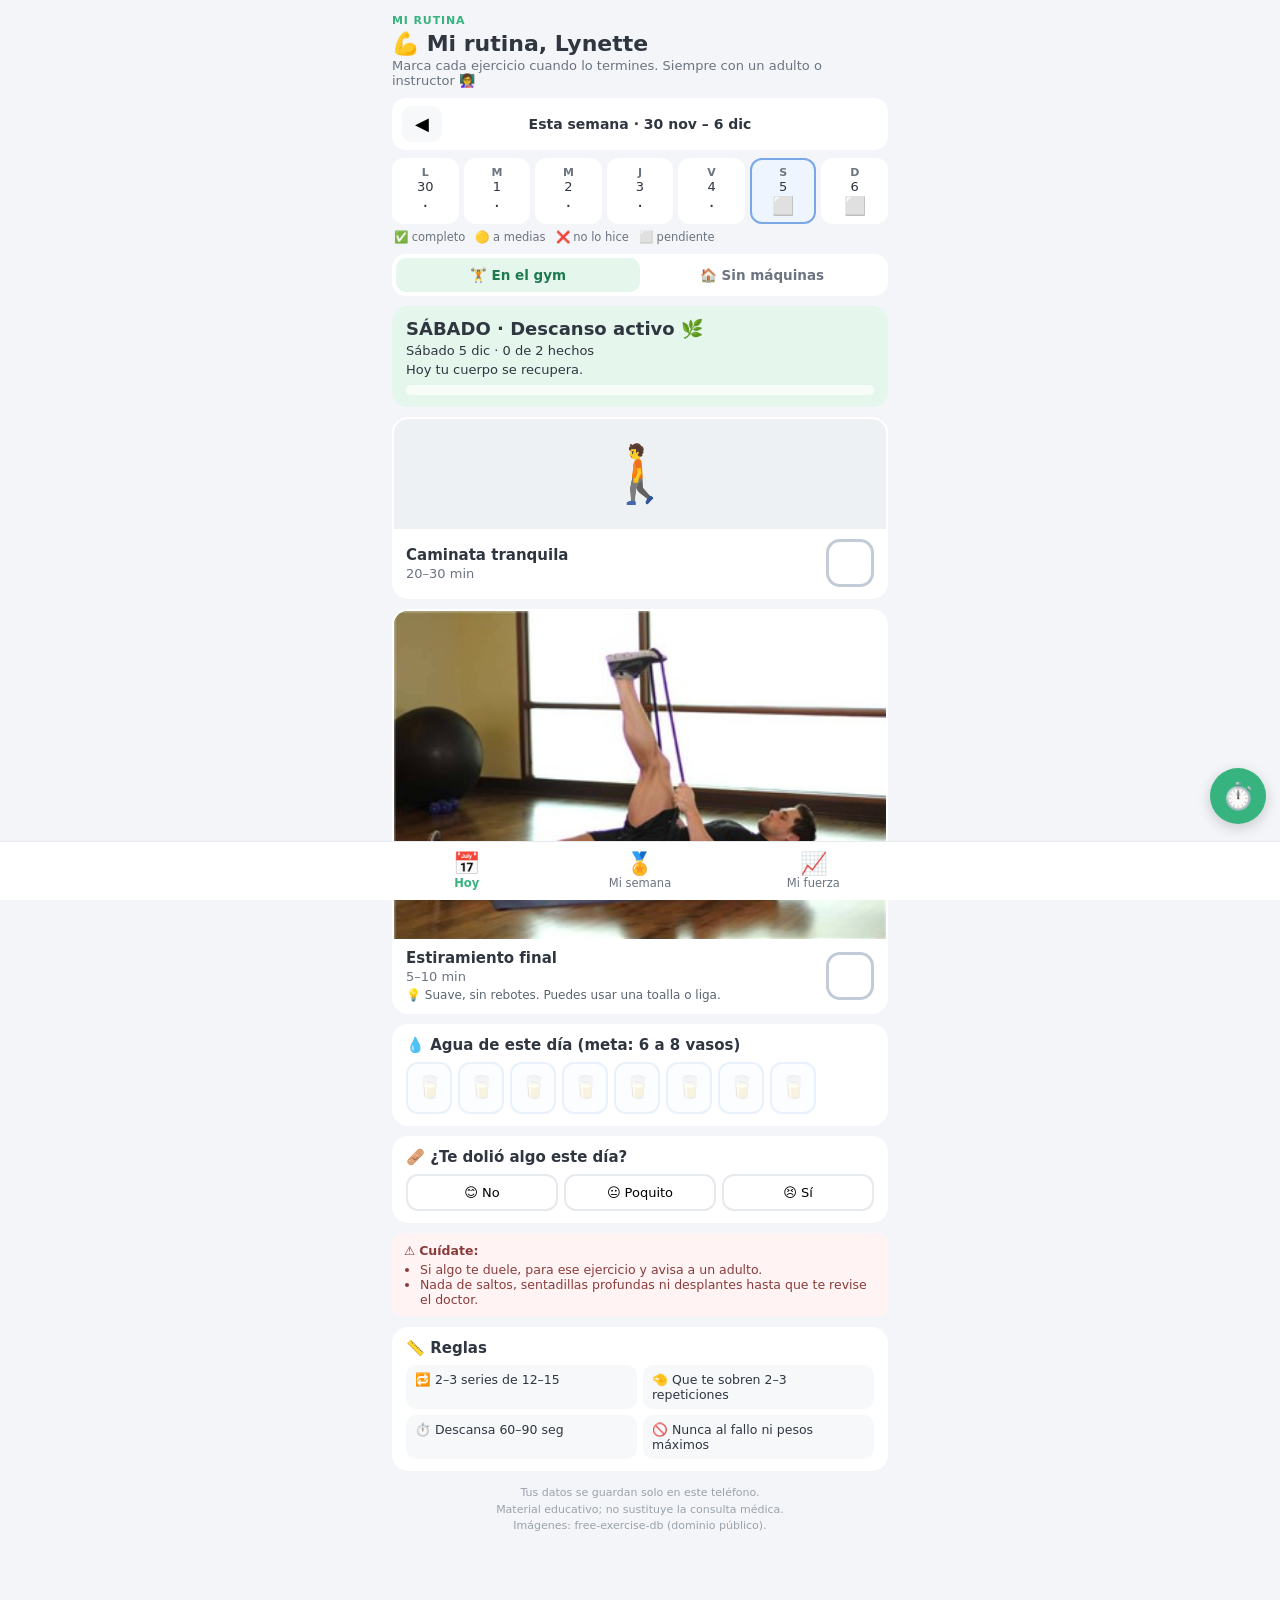
==== c/lynette-k7q2xm/index.html @ 86f13df0 "Plantilla Mi Rutina + cliente Lynette" ====
<!DOCTYPE html>
<html lang="es">
<head>
<meta charset="utf-8">
<meta name="viewport" content="width=device-width, initial-scale=1, viewport-fit=cover">
<meta name="robots" content="noindex, nofollow">
<meta name="apple-mobile-web-app-capable" content="yes">
<meta name="mobile-web-app-capable" content="yes">
<meta name="theme-color" content="#36b37e">
<title>Mi rutina</title>
<link rel="stylesheet" href="../../app/app.css?v=1">
</head>
<body>
<div id="app"></div>
<script src="config.js?v=1"></script>
<script src="../../app/ejercicios.js?v=1"></script>
<script src="../../app/app.js?v=1"></script>
</body>
</html>
---- app/app.css ----
:root { --ink:#2f3640; --muted:#6b7480; --line:#e6e9ee; --brand:#36b37e; --soft:#f6f8fa; }
* { box-sizing: border-box; -webkit-tap-highlight-color: transparent; }
body { margin:0; font-family:"Segoe UI", system-ui, -apple-system, Roboto, Arial, sans-serif; color:var(--ink); background:#f3f5f8; }
.wrap { max-width:520px; margin:0 auto; padding:14px 12px 96px; }
header h1 { font-size:22px; margin:4px 0 2px; }
header p { margin:0 0 10px; color:var(--muted); font-size:13px; }
.brand { font-size:11px; font-weight:800; letter-spacing:.08em; text-transform:uppercase; color:var(--brand); }

.weeknav { display:flex; align-items:center; justify-content:space-between; background:#fff; border-radius:14px; padding:8px 10px; margin-bottom:8px; }
.weeknav button { border:none; background:var(--soft); border-radius:10px; font-size:18px; width:40px; height:36px; }
.weeknav span { font-weight:600; font-size:14px; text-align:center; }
.cal { display:grid; grid-template-columns:repeat(7,1fr); gap:5px; margin-bottom:10px; }
.cal button { border:2px solid transparent; background:#fff; border-radius:12px; padding:6px 0 5px; font:inherit; color:inherit; }
.cal button.sel { border-color:#7aa7e6; background:#eef5ff; }
.cal .d { font-size:11px; font-weight:700; color:var(--muted); display:block; }
.cal .n { font-size:13px; display:block; }
.cal .s { font-size:18px; display:block; line-height:1.3; }
.legend { display:flex; flex-wrap:wrap; gap:10px; font-size:11.5px; color:var(--muted); margin:-4px 2px 10px; }

.seg { display:flex; background:#fff; border-radius:14px; padding:4px; margin-bottom:10px; }
.seg button { flex:1; border:none; background:none; padding:9px 4px; border-radius:10px; font:inherit; font-size:13.5px; font-weight:600; color:var(--muted); }
.seg button.on { background:#e5f6ec; color:#1f7a50; }

.dayhead { border-radius:16px; padding:12px 14px; margin-bottom:10px; }
.dayhead h2 { margin:0; font-size:18px; }
.dayhead p { margin:4px 0 0; font-size:13px; }
.bar { height:10px; background:rgba(255,255,255,.7); border-radius:6px; margin-top:8px; overflow:hidden; }
.bar i { display:block; height:100%; background:var(--brand); transition:width .3s; }

.ex { background:#fff; border-radius:16px; margin-bottom:10px; overflow:hidden; border:2px solid transparent; transition:border-color .2s; }
.ex.done { border-color:#9fdcbc; }
.pic { position:relative; aspect-ratio:3/2; background:#eef1f4; }
.pic.emo { aspect-ratio:auto; height:110px; display:flex; align-items:center; justify-content:center; font-size:56px; }
.sp { position:absolute; inset:0; background-image:url(ejercicios.jpg); background-size:400% 1200%; background-repeat:no-repeat; }
.sp.b { animation:swap 2.4s infinite; }
@keyframes swap { 0%,45% {opacity:0} 50%,95% {opacity:1} 100% {opacity:0} }
.tag { position:absolute; left:8px; top:8px; background:rgba(255,255,255,.92); border-radius:8px; padding:3px 8px; font-size:11.5px; font-weight:700; }
.ex .body { display:flex; align-items:center; gap:12px; padding:10px 12px; }
.ex .txt { flex:1; min-width:0; }
.ex .name { font-weight:700; font-size:15px; }
.ex .dose { color:var(--muted); font-size:13px; margin-top:2px; }
.ex .tip { font-size:12px; color:#5a6470; margin-top:4px; }
.check { flex-shrink:0; width:48px; height:48px; border-radius:14px; border:3px solid #c3ccd6; background:#fff; font-size:26px; line-height:1; color:#fff; }
.ex.done .check { background:var(--brand); border-color:var(--brand); }
.peso { display:flex; align-items:center; gap:8px; padding:0 12px 10px; font-size:12.5px; color:var(--muted); }
.peso input { width:80px; padding:7px 8px; border:2px solid var(--line); border-radius:10px; font:inherit; font-size:14px; }
.peso b { color:var(--ink); }

.panel { background:#fff; border-radius:16px; padding:12px 14px; margin-bottom:10px; }
.panel h3 { margin:0 0 8px; font-size:15px; }
.panel p.hint { font-size:12.5px; margin:0 0 8px; color:var(--muted); }
.water { display:flex; flex-wrap:wrap; gap:6px; }
.water button { width:46px; height:52px; border-radius:12px; border:2px solid #cfe1f5; background:#f7fbff; font-size:22px; opacity:.45; }
.water button.on { opacity:1; background:#dcecfb; border-color:#7aa7e6; }
.pick { display:flex; gap:6px; }
.pick button { flex:1; border:2px solid var(--line); background:#fff; border-radius:12px; padding:9px 2px; font:inherit; font-size:13px; }
.pick button.on { border-color:var(--brand); background:#ecf9f2; font-weight:700; }
.pick.bad button.on[data-v="si"] { border-color:#f0a3a3; background:#fff3f3; }
.warn { background:#fff3f3; color:#8a3b3b; border-radius:12px; padding:10px 12px; font-size:12.5px; margin-bottom:10px; }
.warn ul { margin:4px 0 0 16px; padding:0; }
.rules { display:grid; grid-template-columns:1fr 1fr; gap:6px; font-size:12.5px; }
.rules div { background:var(--soft); border-radius:10px; padding:7px 9px; }

.stats { display:grid; grid-template-columns:repeat(3,1fr); gap:6px; text-align:center; }
.stats div { background:var(--soft); border-radius:12px; padding:8px 4px; font-size:11.5px; color:var(--muted); }
.stats b { display:block; font-size:22px; color:var(--ink); }
.badges { display:grid; grid-template-columns:repeat(3,1fr); gap:6px; }
.badge { text-align:center; border-radius:12px; padding:8px 4px; background:var(--soft); font-size:11px; color:var(--muted); filter:grayscale(1); opacity:.5; }
.badge.got { filter:none; opacity:1; background:#fff6dc; color:var(--ink); font-weight:600; }
.badge span { display:block; font-size:26px; }
.str { display:flex; justify-content:space-between; align-items:center; padding:8px 0; border-bottom:1px dotted var(--line); font-size:13.5px; }
.str:last-child { border-bottom:none; }
.str .up { color:#1f7a50; font-weight:700; }

.btns { display:flex; gap:8px; }
.btns a, .btns button { flex:1; text-align:center; text-decoration:none; border:none; border-radius:12px; padding:12px 6px; font:inherit; font-size:14px; font-weight:700; }
.btns a.wa { background:#25d366; color:#fff; }
.btns button { background:var(--soft); color:var(--ink); }
.msg { font-size:12px; color:#1f7a50; margin-top:6px; min-height:16px; }
textarea { width:100%; height:90px; margin-top:8px; font-size:12px; border-radius:10px; border:1px solid var(--line); padding:8px; }

nav.tabs { position:fixed; left:0; right:0; bottom:0; background:#fff; border-top:1px solid var(--line); display:flex; justify-content:center; padding-bottom:env(safe-area-inset-bottom); z-index:5; }
nav.tabs div { display:flex; width:100%; max-width:520px; }
nav.tabs button { flex:1; border:none; background:none; padding:9px 0 10px; font:inherit; font-size:11.5px; color:var(--muted); }
nav.tabs button span { display:block; font-size:22px; }
nav.tabs button.on { color:var(--brand); font-weight:700; }

.timerbtn { position:fixed; right:14px; bottom:76px; width:56px; height:56px; border-radius:50%; border:none; background:var(--brand); color:#fff; font-size:26px; box-shadow:0 4px 14px rgba(0,0,0,.18); z-index:6; }
.timer { position:fixed; inset:0; background:rgba(30,36,44,.55); display:none; align-items:flex-end; justify-content:center; z-index:9; }
.timer.open { display:flex; }
.timer .sheet { background:#fff; width:100%; max-width:520px; border-radius:20px 20px 0 0; padding:18px 16px 26px; text-align:center; }
.timer .big { font-size:56px; font-weight:800; margin:6px 0 12px; font-variant-numeric:tabular-nums; }
footer { font-size:11px; color:#9aa2ab; text-align:center; margin-top:14px; line-height:1.5; }
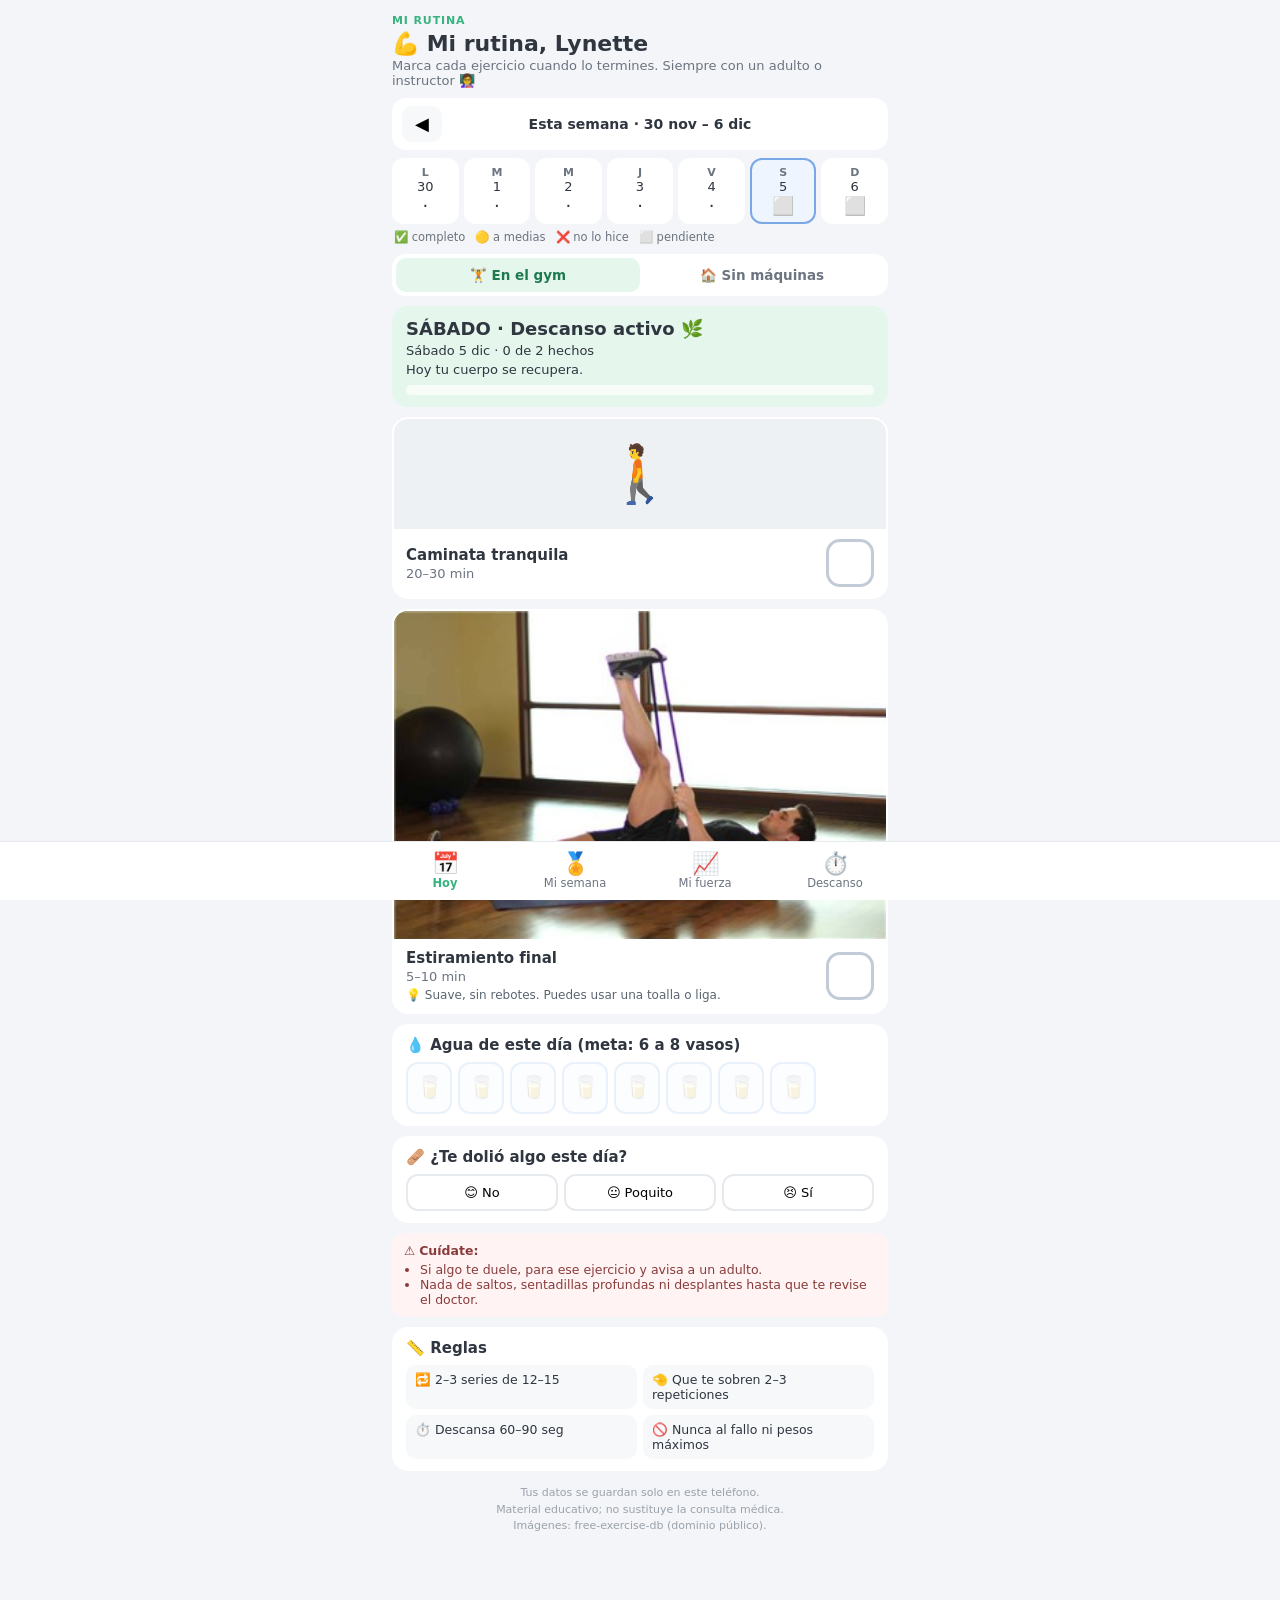
==== commit e42b39f5: "Cronometro de descanso en la barra de abajo" ====
--- a/c/lynette-k7q2xm/index.html
+++ b/c/lynette-k7q2xm/index.html
@@ -8,12 +8,12 @@
 <meta name="mobile-web-app-capable" content="yes">
 <meta name="theme-color" content="#36b37e">
 <title>Mi rutina</title>
-<link rel="stylesheet" href="../../app/app.css?v=1">
+<link rel="stylesheet" href="../../app/app.css?v=2">
 </head>
 <body>
 <div id="app"></div>
-<script src="config.js?v=1"></script>
-<script src="../../app/ejercicios.js?v=1"></script>
-<script src="../../app/app.js?v=1"></script>
+<script src="config.js?v=2"></script>
+<script src="../../app/ejercicios.js?v=2"></script>
+<script src="../../app/app.js?v=2"></script>
 </body>
 </html>
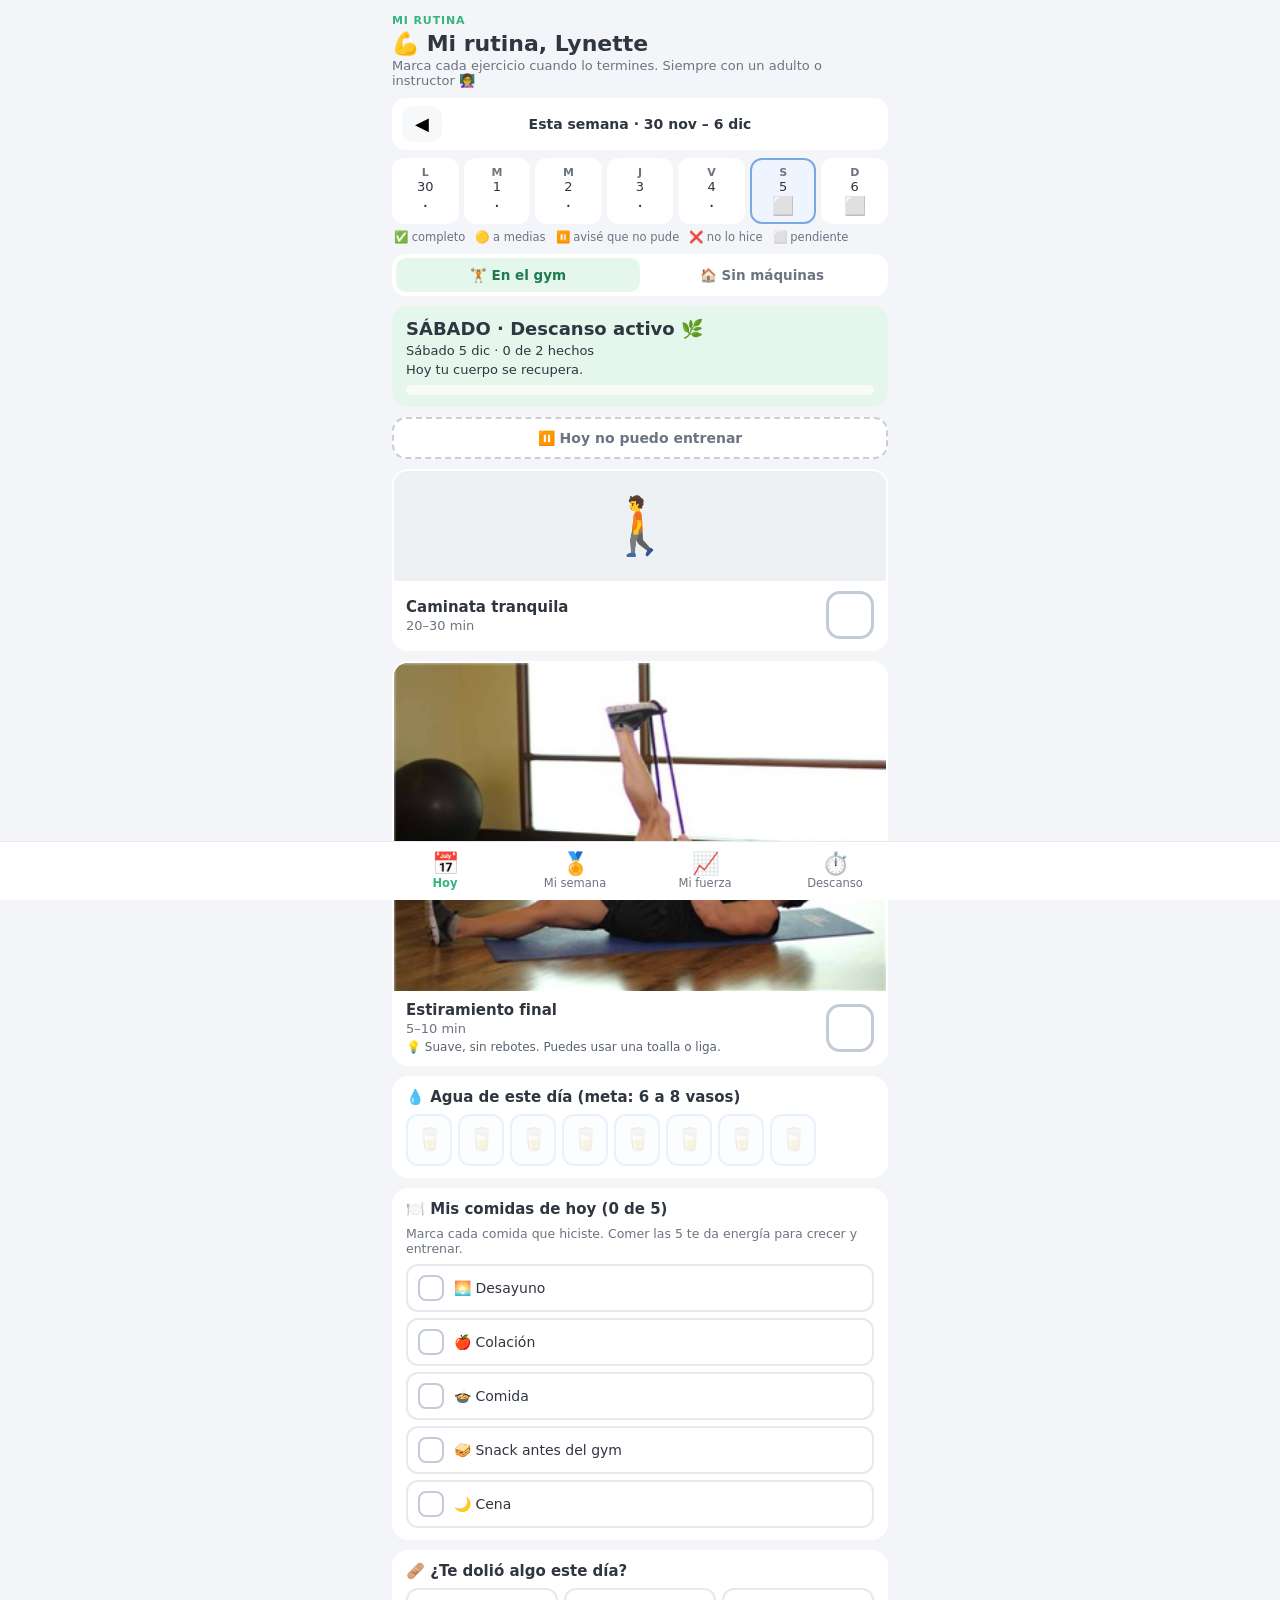
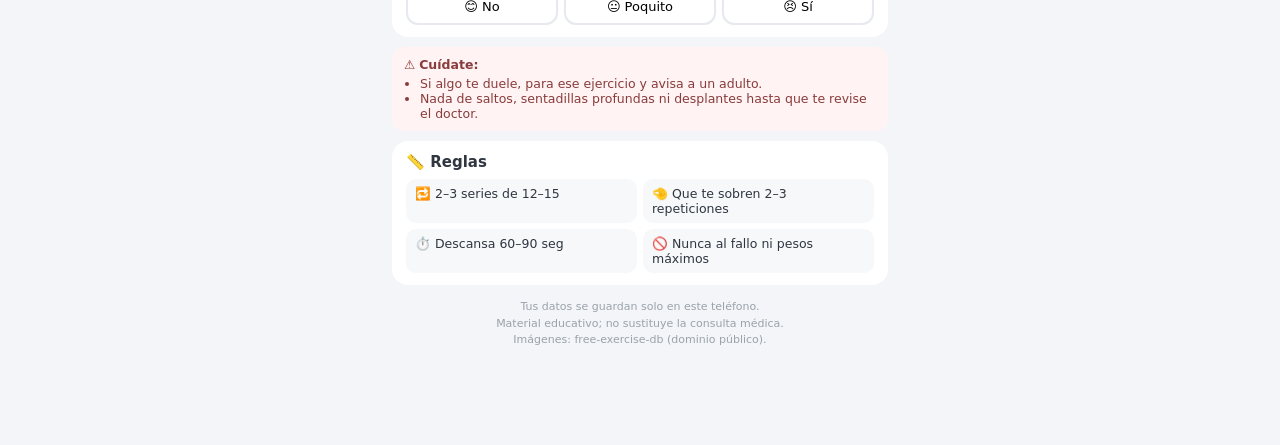
==== commit d656dc40: "Casillas de comidas y boton Hoy no puedo entrenar" ====
--- a/c/lynette-k7q2xm/index.html
+++ b/c/lynette-k7q2xm/index.html
@@ -8,12 +8,12 @@
 <meta name="mobile-web-app-capable" content="yes">
 <meta name="theme-color" content="#36b37e">
 <title>Mi rutina</title>
-<link rel="stylesheet" href="../../app/app.css?v=2">
+<link rel="stylesheet" href="../../app/app.css?v=3">
 </head>
 <body>
 <div id="app"></div>
-<script src="config.js?v=2"></script>
-<script src="../../app/ejercicios.js?v=2"></script>
-<script src="../../app/app.js?v=2"></script>
+<script src="config.js?v=3"></script>
+<script src="../../app/ejercicios.js?v=3"></script>
+<script src="../../app/app.js?v=3"></script>
 </body>
 </html>
--- a/app/app.css
+++ b/app/app.css
@@ -61,7 +61,16 @@
 .rules { display:grid; grid-template-columns:1fr 1fr; gap:6px; font-size:12.5px; }
 .rules div { background:var(--soft); border-radius:10px; padding:7px 9px; }
 
-.stats { display:grid; grid-template-columns:repeat(3,1fr); gap:6px; text-align:center; }
+.meals { display:flex; flex-direction:column; gap:6px; }
+.meals button { display:flex; align-items:center; gap:10px; border:2px solid var(--line); background:#fff; border-radius:12px; padding:9px 10px; font:inherit; font-size:14px; text-align:left; color:inherit; }
+.meals button.on { border-color:#9fdcbc; background:#ecf9f2; }
+.meals .mc { width:26px; height:26px; border-radius:8px; border:2px solid #c3ccd6; display:inline-flex; align-items:center; justify-content:center; color:#fff; font-weight:800; flex-shrink:0; }
+.meals button.on .mc { background:var(--brand); border-color:var(--brand); }
+.skipbtn { width:100%; border:2px dashed #c9cfd6; background:#fff; color:var(--muted); border-radius:14px; padding:11px; font:inherit; font-size:14px; font-weight:600; margin-bottom:10px; }
+.panel.skip { background:#eef3ff; }
+.reasons { display:grid; grid-template-columns:1fr 1fr; gap:6px; }
+.reasons button { border:2px solid #cfdaf5; background:#fff; border-radius:12px; padding:10px 6px; font:inherit; font-size:13.5px; color:inherit; }
+.stats { display:grid; grid-template-columns:repeat(2,1fr); gap:6px; text-align:center; }
 .stats div { background:var(--soft); border-radius:12px; padding:8px 4px; font-size:11.5px; color:var(--muted); }
 .stats b { display:block; font-size:22px; color:var(--ink); }
 .badges { display:grid; grid-template-columns:repeat(3,1fr); gap:6px; }
